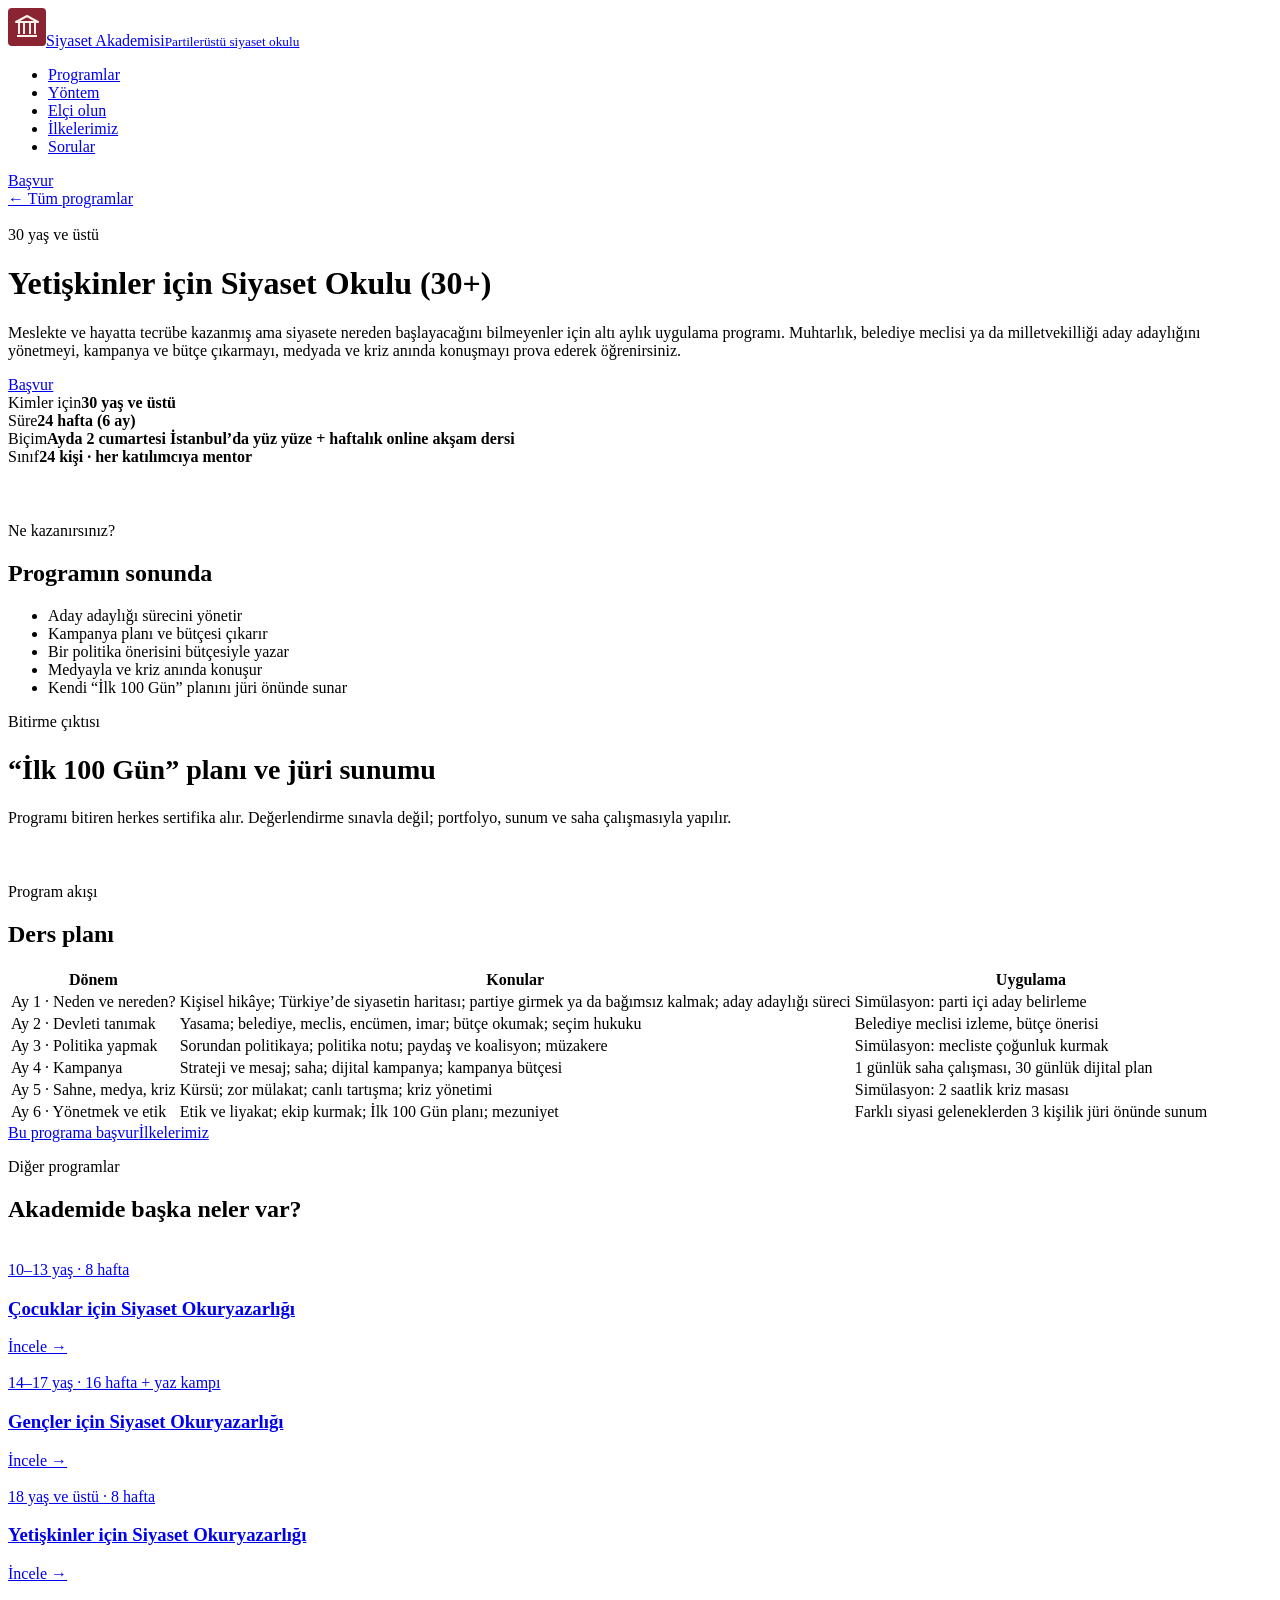
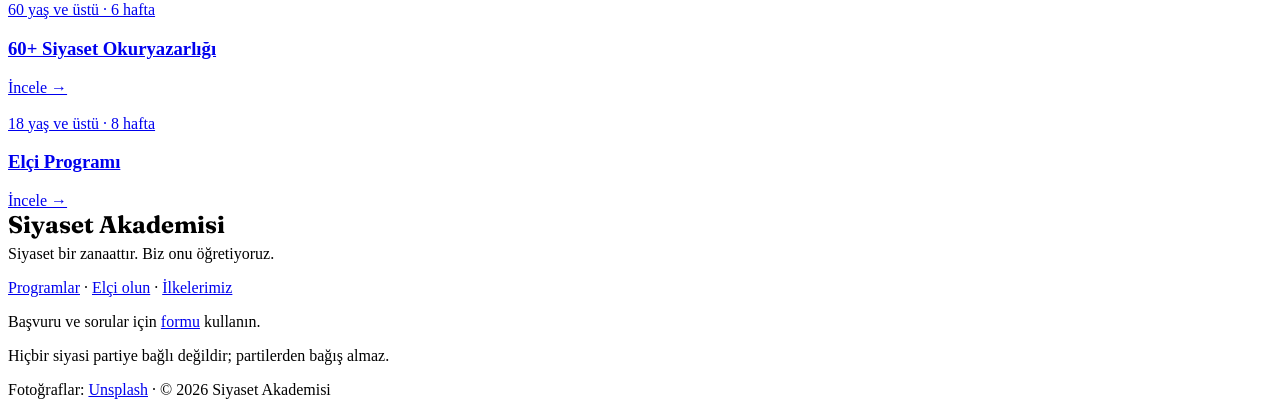
==== index.html @ 8f532717 "Add files via upload" ====
<!DOCTYPE html>
<html lang="tr"><head><meta charset="utf-8"><meta name="viewport" content="width=device-width, initial-scale=1">
<title>Yetişkinler için Siyaset Okulu (30+) — Siyaset Akademisi</title><meta name="description" content="Meslekte ve hayatta tecrübe kazanmış ama siyasete nereden başlayacağını bilmeyenler için altı aylık uygulama programı. Muhtarlık, belediye meclisi ya da mi"><link rel="canonical" href="https://cangulten-romano.github.io/siyaset-akademisi/programlar/siyaset-okulu-30/">
<meta property="og:type" content="website"><meta property="og:site_name" content="Siyaset Akademisi"><meta property="og:title" content="Yetişkinler için Siyaset Okulu (30+) — Siyaset Akademisi"><meta property="og:description" content="Meslekte ve hayatta tecrübe kazanmış ama siyasete nereden başlayacağını bilmeyenler için altı aylık uygulama programı. Muhtarlık, belediye meclisi ya da mi"><meta property="og:url" content="https://cangulten-romano.github.io/siyaset-akademisi/programlar/siyaset-okulu-30/"><meta property="og:image" content="https://images.unsplash.com/photo-1517048676732-d65bc937f952?auto=format&fit=crop&w=1200&q=70"><meta name="twitter:card" content="summary_large_image">
<link rel="preconnect" href="https://fonts.googleapis.com"><link rel="preconnect" href="https://images.unsplash.com">
<link href="https://fonts.googleapis.com/css2?family=Fraunces:opsz,wght@9..144,400;9..144,500;9..144,600&family=Inter:wght@400;500;600;700&display=swap" rel="stylesheet">
<link rel="stylesheet" href="../../assets/site.css">
<script type="application/ld+json">{"@context": "https://schema.org", "@type": "EducationalOrganization", "name": "Siyaset Akademisi", "url": "https://cangulten-romano.github.io/siyaset-akademisi/", "description": "Partilerüstü siyaset okulu ve siyaset okuryazarlığı programları."}</script>
</head><body>
<nav><a class="logo" href="../../index.html"><svg width="38" height="38" viewBox="0 0 38 38" aria-hidden="true"><rect width="38" height="38" rx="4" fill="#8a2432"/><path d="M9 28h20M11 26V15M16 26V15M22 26V15M27 26V15M8 14l11-6 11 6z" stroke="#f7f2e9" stroke-width="2" fill="none" stroke-linejoin="round"/></svg><span>Siyaset Akademisi<small>Partilerüstü siyaset okulu</small></span></a>
<ul><li><a href="../../index.html#programlar">Programlar</a></li><li><a href="../../index.html#yontem">Yöntem</a></li><li><a href="../../index.html#elci">Elçi olun</a></li><li><a href="../../index.html#ilkeler">İlkelerimiz</a></li><li><a href="../../index.html#sss">Sorular</a></li></ul>
<a class="btn" href="../../index.html#basvuru">Başvur</a></nav>
<header class="hero" style="background-image:url('https://images.unsplash.com/photo-1517048676732-d65bc937f952?auto=format&fit=crop&w=2000&q=70')"><div class="wrap">
<a class="crumb" href="../../index.html#programlar">← Tüm programlar</a>
<p class="kicker" style="margin-top:18px">30 yaş ve üstü</p><h1>Yetişkinler için Siyaset Okulu (30+)</h1><p>Meslekte ve hayatta tecrübe kazanmış ama siyasete nereden başlayacağını bilmeyenler için altı aylık uygulama programı. Muhtarlık, belediye meclisi ya da milletvekilliği aday adaylığını yönetmeyi, kampanya ve bütçe çıkarmayı, medyada ve kriz anında konuşmayı prova ederek öğrenirsiniz.</p>
<div class="cta"><a class="btn light" href="../../index.html?tip=program&amp;program=siyaset-okulu-30#basvuru">Başvur</a></div></div></header>
<section class="band" style="padding-top:0"><div class="wrap">
<div class="facts"><div>Kimler için<b>30 yaş ve üstü</b></div><div>Süre<b>24 hafta (6 ay)</b></div><div>Biçim<b>Ayda 2 cumartesi İstanbul’da yüz yüze + haftalık online akşam dersi</b></div><div>Sınıf<b>24 kişi · her katılımcıya mentor</b></div></div>
<div class="split" style="margin-top:56px;align-items:start"><div><p class="kicker">Ne kazanırsınız?</p><h2>Programın sonunda</h2><ul class="ticks"><li>Aday adaylığı sürecini yönetir</li><li>Kampanya planı ve bütçesi çıkarır</li><li>Bir politika önerisini bütçesiyle yazar</li><li>Medyayla ve kriz anında konuşur</li><li>Kendi “İlk 100 Gün” planını jüri önünde sunar</li></ul></div>
<div><p class="kicker">Bitirme çıktısı</p><h2 style="font-size:28px">“İlk 100 Gün” planı ve jüri sunumu</h2><p class="lead">Programı bitiren herkes sertifika alır. Değerlendirme sınavla değil; portfolyo, sunum ve saha çalışmasıyla yapılır.</p></div></div>
<p class="kicker" style="margin-top:56px">Program akışı</p><h2>Ders planı</h2>
<div class="scroll"><table><thead><tr><th>Dönem</th><th>Konular</th><th>Uygulama</th></tr></thead><tbody><tr><td class="u">Ay 1 · Neden ve nereden?</td><td>Kişisel hikâye; Türkiye’de siyasetin haritası; partiye girmek ya da bağımsız kalmak; aday adaylığı süreci</td><td>Simülasyon: parti içi aday belirleme</td></tr><tr><td class="u">Ay 2 · Devleti tanımak</td><td>Yasama; belediye, meclis, encümen, imar; bütçe okumak; seçim hukuku</td><td>Belediye meclisi izleme, bütçe önerisi</td></tr><tr><td class="u">Ay 3 · Politika yapmak</td><td>Sorundan politikaya; politika notu; paydaş ve koalisyon; müzakere</td><td>Simülasyon: mecliste çoğunluk kurmak</td></tr><tr><td class="u">Ay 4 · Kampanya</td><td>Strateji ve mesaj; saha; dijital kampanya; kampanya bütçesi</td><td>1 günlük saha çalışması, 30 günlük dijital plan</td></tr><tr><td class="u">Ay 5 · Sahne, medya, kriz</td><td>Kürsü; zor mülakat; canlı tartışma; kriz yönetimi</td><td>Simülasyon: 2 saatlik kriz masası</td></tr><tr><td class="u">Ay 6 · Yönetmek ve etik</td><td>Etik ve liyakat; ekip kurmak; İlk 100 Gün planı; mezuniyet</td><td>Farklı siyasi geleneklerden 3 kişilik jüri önünde sunum</td></tr></tbody></table></div>
<div class="cta"><a class="btn" href="../../index.html?tip=program&amp;program=siyaset-okulu-30#basvuru">Bu programa başvur</a><a class="btn line" href="../../index.html#ilkeler">İlkelerimiz</a></div>
</div></section>
<section class="band cream"><div class="wrap"><p class="kicker">Diğer programlar</p><h2>Akademide başka neler var?</h2><div class="cards"><a class="card" href="../cocuk/"><img src="https://images.unsplash.com/photo-1577896851231-70ef18881754?auto=format&fit=crop&w=700&q=70" alt="" loading="lazy"><div><span class="m">10–13 yaş · 8 hafta</span><h3>Çocuklar için Siyaset Okuryazarlığı</h3><span class="go">İncele →</span></div></a><a class="card" href="../genc/"><img src="https://images.unsplash.com/photo-1758270704763-22072a90d3b6?auto=format&fit=crop&w=700&q=70" alt="" loading="lazy"><div><span class="m">14–17 yaş · 16 hafta + yaz kampı</span><h3>Gençler için Siyaset Okuryazarlığı</h3><span class="go">İncele →</span></div></a><a class="card" href="../yetiskin/"><img src="https://images.unsplash.com/photo-1523582407565-efee5cf4a353?auto=format&fit=crop&w=700&q=70" alt="" loading="lazy"><div><span class="m">18 yaş ve üstü · 8 hafta</span><h3>Yetişkinler için Siyaset Okuryazarlığı</h3><span class="go">İncele →</span></div></a><a class="card" href="../altmis-arti/"><img src="https://images.unsplash.com/photo-1764173039543-f9f197744e1b?auto=format&fit=crop&w=700&q=70" alt="" loading="lazy"><div><span class="m">60 yaş ve üstü · 6 hafta</span><h3>60+ Siyaset Okuryazarlığı</h3><span class="go">İncele →</span></div></a><a class="card" href="../elci-programi/"><img src="https://images.unsplash.com/photo-1530099486328-e021101a494a?auto=format&fit=crop&w=700&q=70" alt="" loading="lazy"><div><span class="m">18 yaş ve üstü · 8 hafta</span><h3>Elçi Programı</h3><span class="go">İncele →</span></div></a></div></div></section>
<footer class="band"><div class="wrap">
<div><b style="font-family:Fraunces,serif;font-size:24px">Siyaset Akademisi</b><p style="margin-top:6px">Siyaset bir zanaattır. Biz onu öğretiyoruz.</p></div>
<div><p><a href="../../index.html#programlar">Programlar</a> · <a href="../../index.html#elci">Elçi olun</a> · <a href="../../index.html#ilkeler">İlkelerimiz</a></p><p>Başvuru ve sorular için <a href="../../index.html#basvuru">formu</a> kullanın.</p></div>
<div><p>Hiçbir siyasi partiye bağlı değildir; partilerden bağış almaz.</p><p>Fotoğraflar: <a href="https://unsplash.com" rel="noopener">Unsplash</a> · © 2026 Siyaset Akademisi</p></div>
</div></footer>

</body></html>
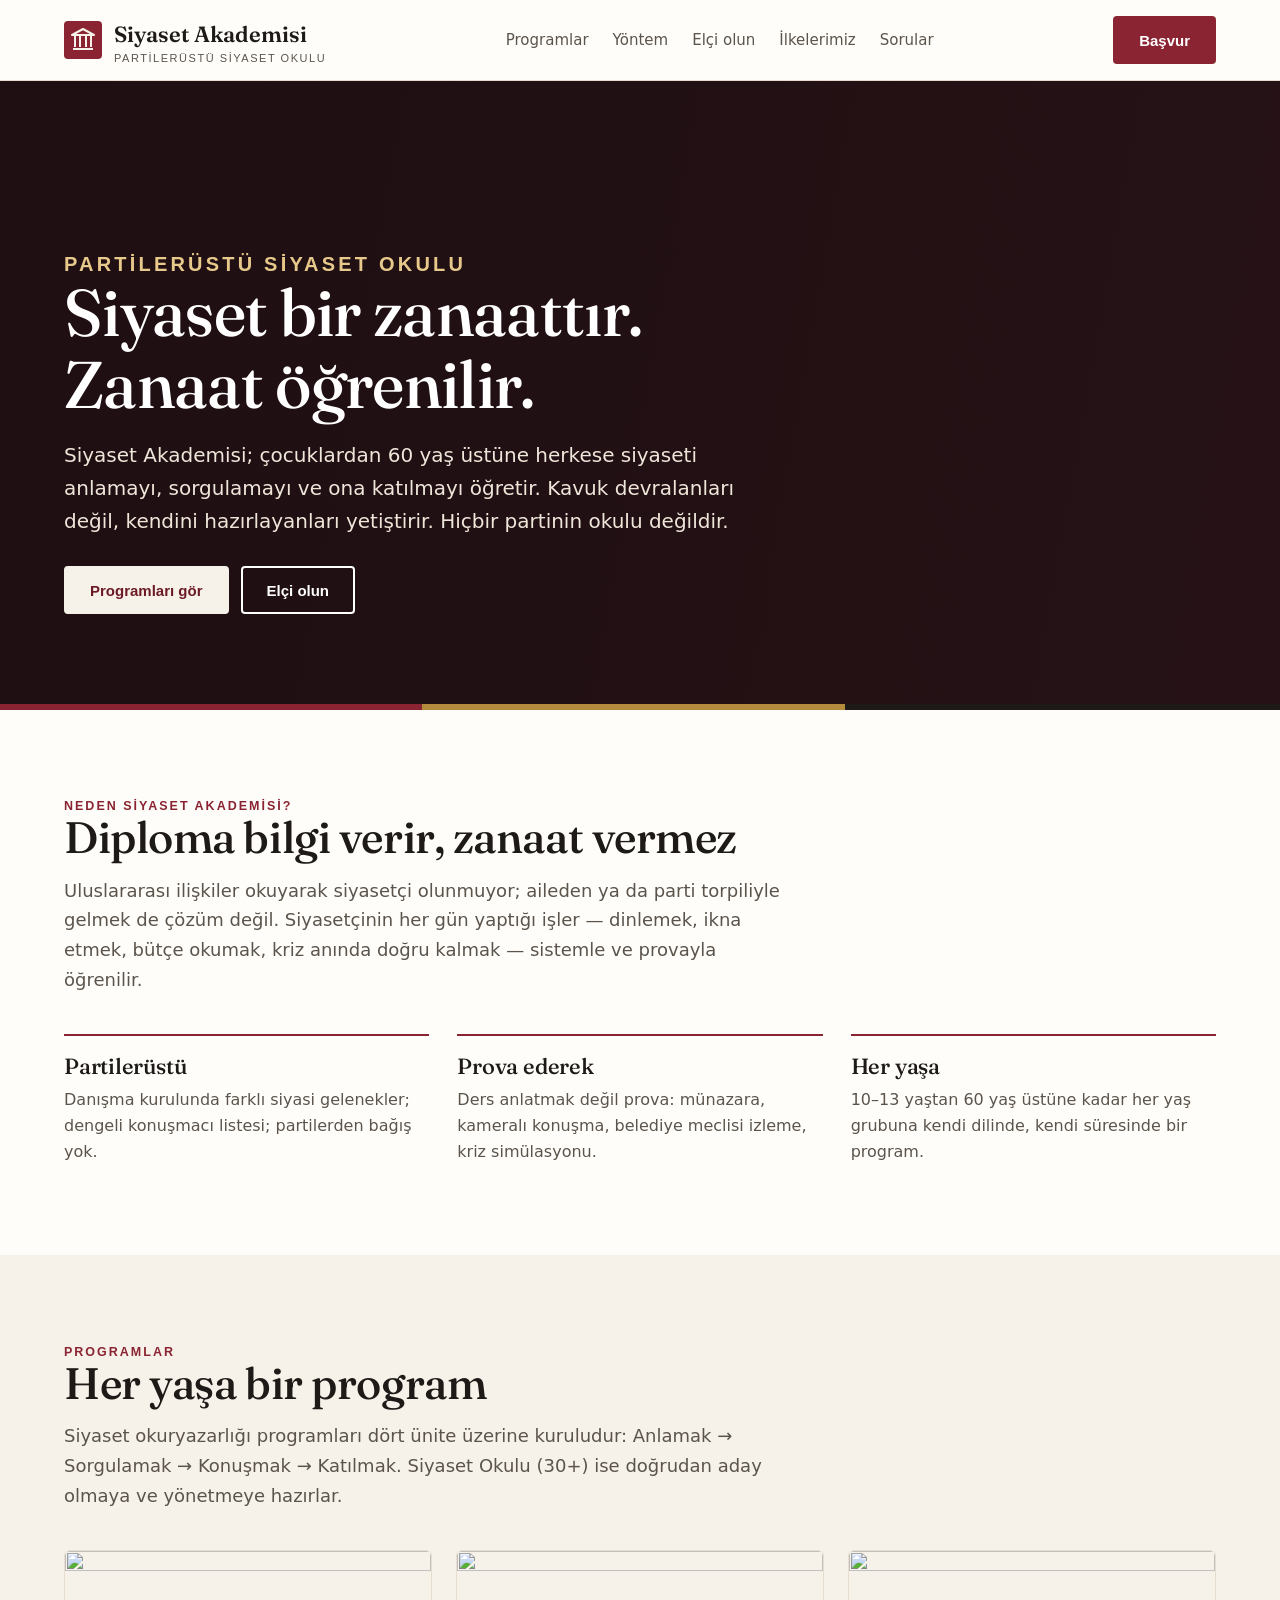
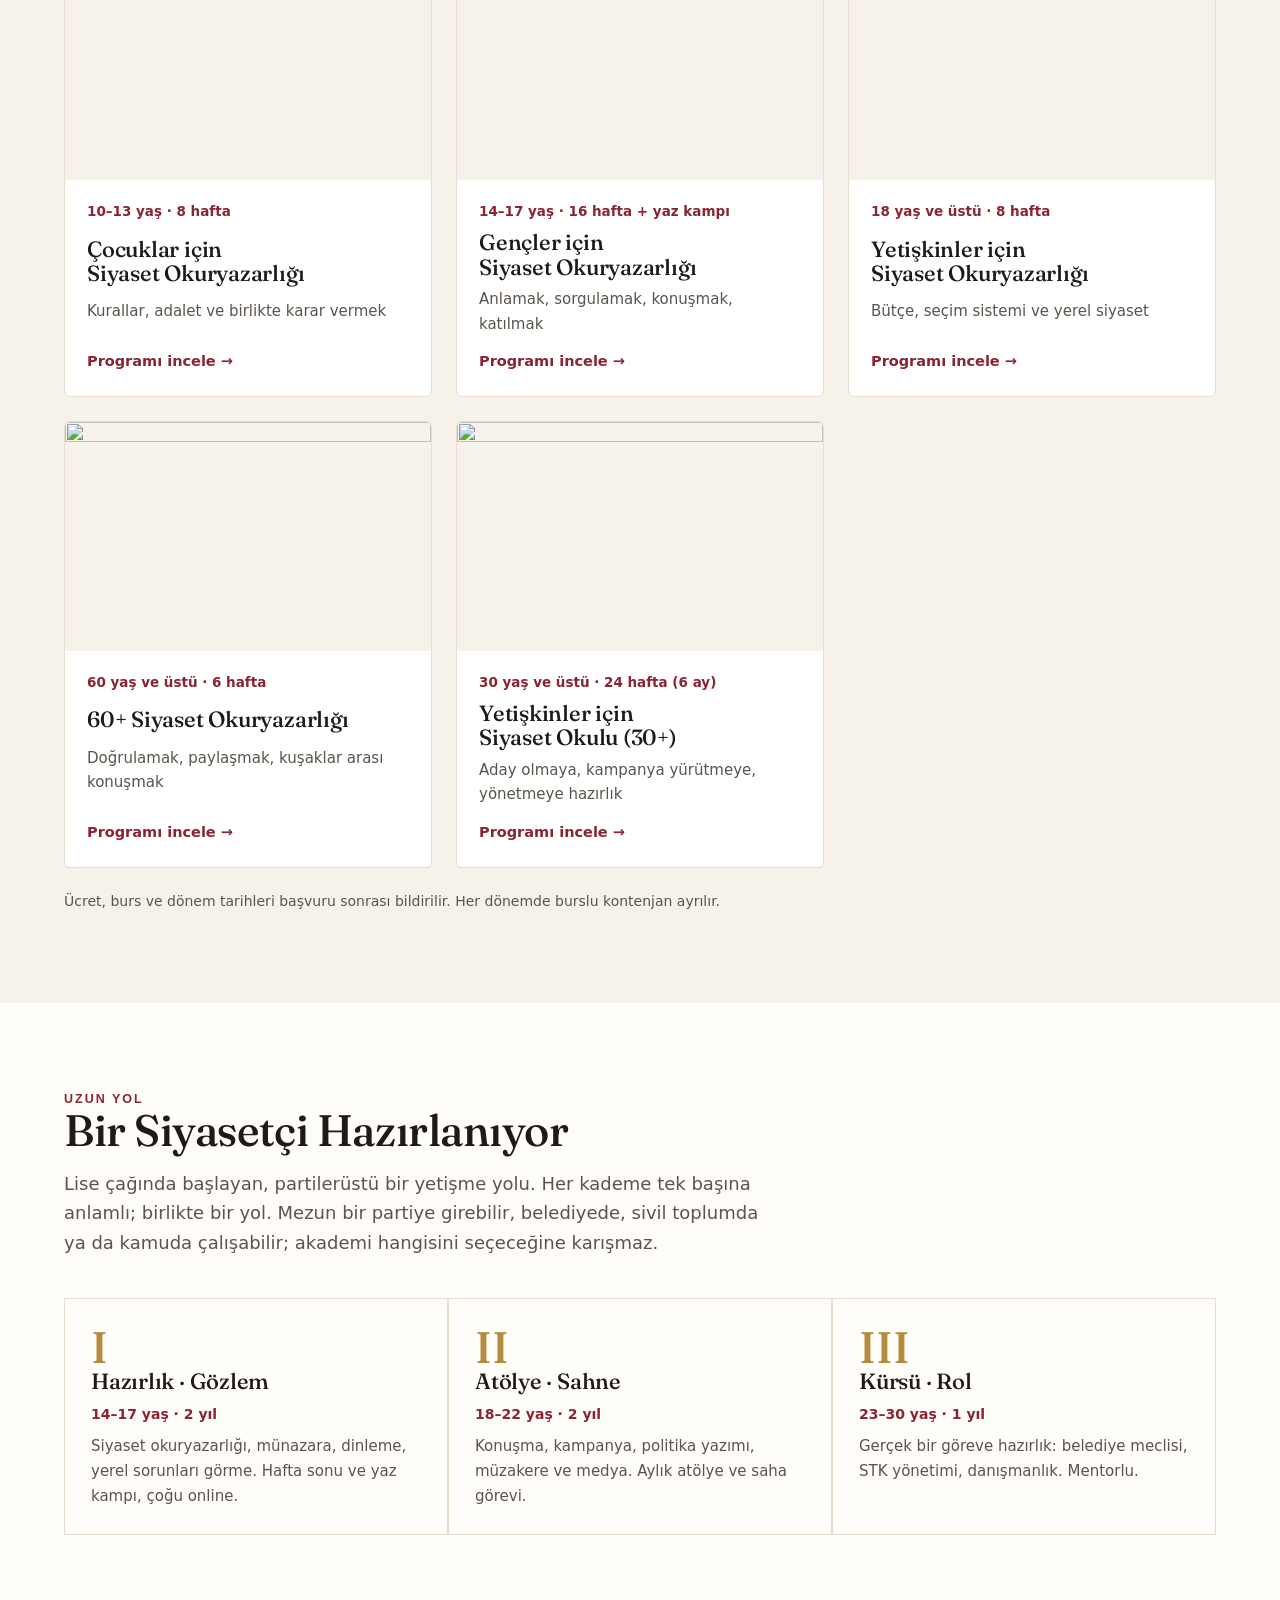
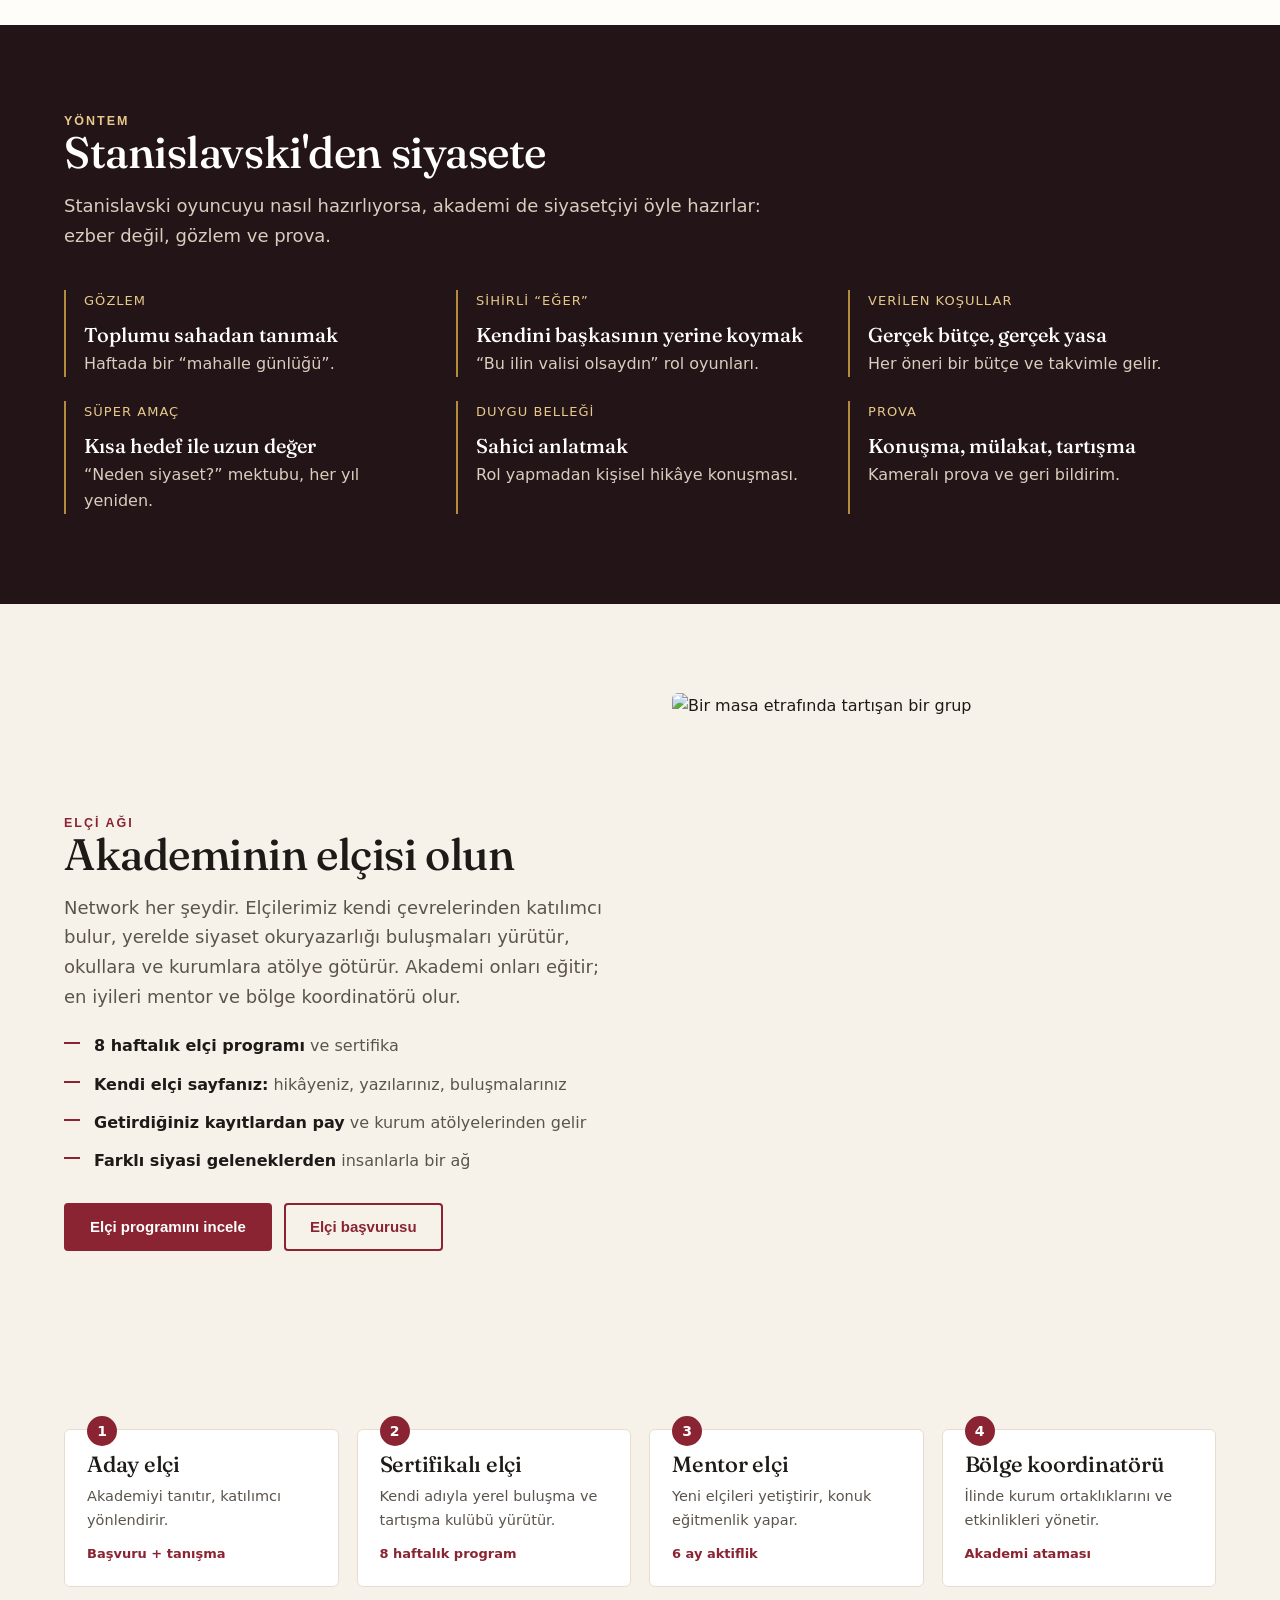
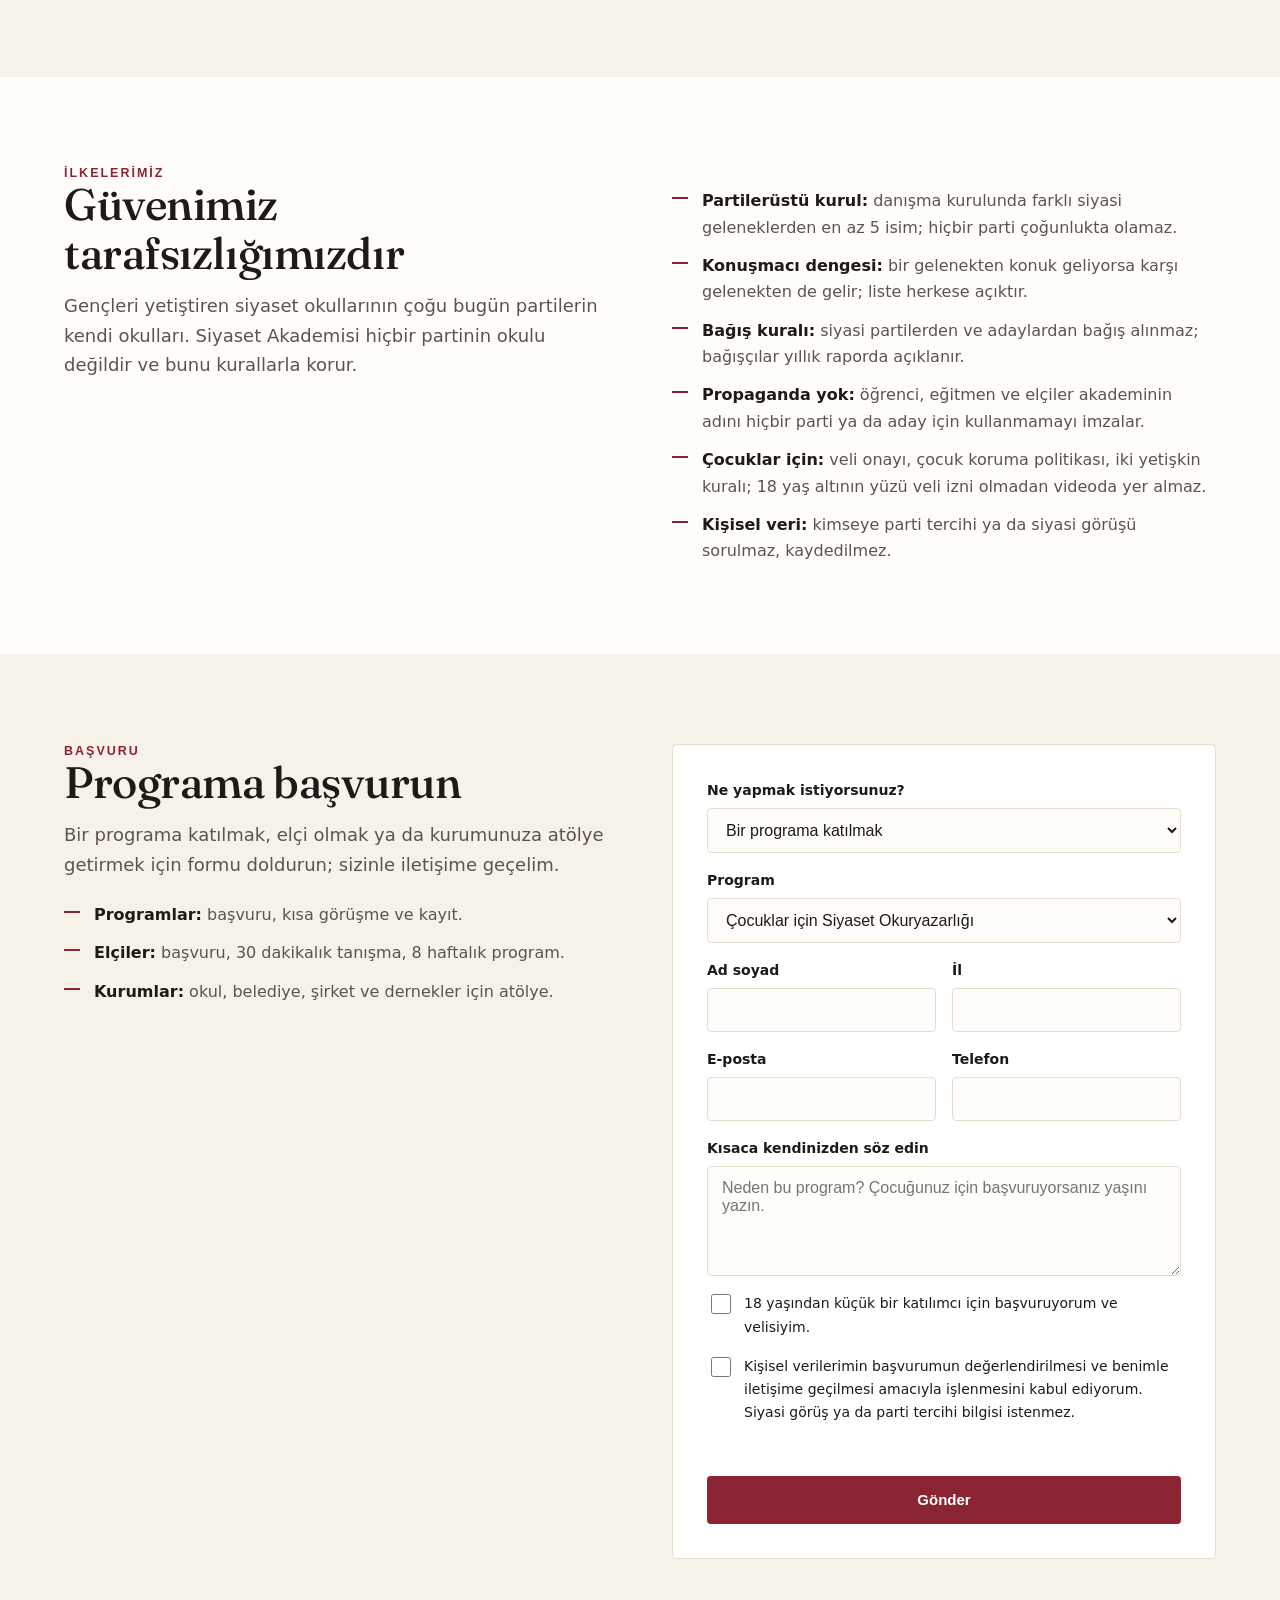
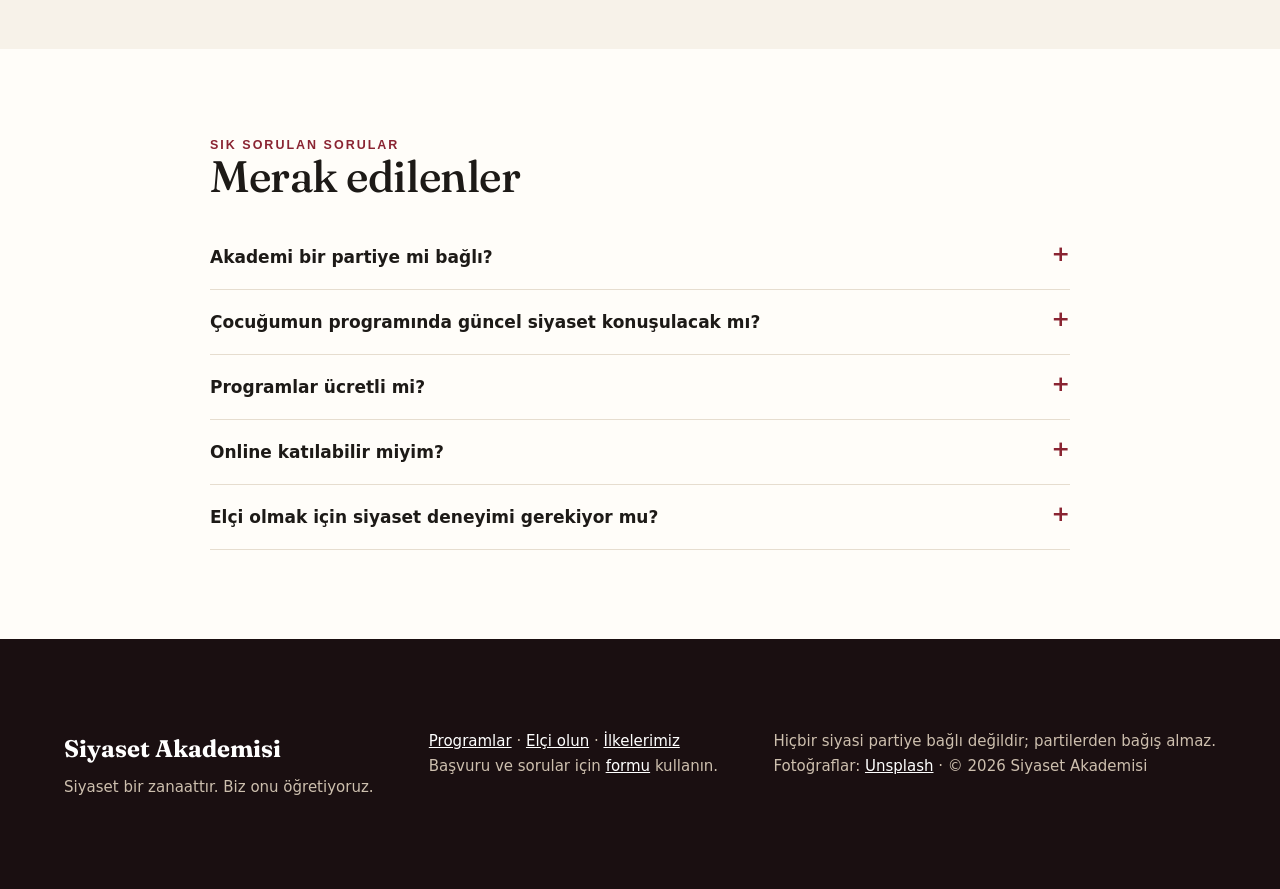
==== commit ee75ceb3: "Add files via upload" ====
--- a/index.html
+++ b/index.html
@@ -1,32 +1,161 @@
 <!DOCTYPE html>
 <html lang="tr"><head><meta charset="utf-8"><meta name="viewport" content="width=device-width, initial-scale=1">
-<title>Yetişkinler için Siyaset Okulu (30+) — Siyaset Akademisi</title><meta name="description" content="Meslekte ve hayatta tecrübe kazanmış ama siyasete nereden başlayacağını bilmeyenler için altı aylık uygulama programı. Muhtarlık, belediye meclisi ya da mi"><link rel="canonical" href="https://cangulten-romano.github.io/siyaset-akademisi/programlar/siyaset-okulu-30/">
-<meta property="og:type" content="website"><meta property="og:site_name" content="Siyaset Akademisi"><meta property="og:title" content="Yetişkinler için Siyaset Okulu (30+) — Siyaset Akademisi"><meta property="og:description" content="Meslekte ve hayatta tecrübe kazanmış ama siyasete nereden başlayacağını bilmeyenler için altı aylık uygulama programı. Muhtarlık, belediye meclisi ya da mi"><meta property="og:url" content="https://cangulten-romano.github.io/siyaset-akademisi/programlar/siyaset-okulu-30/"><meta property="og:image" content="https://images.unsplash.com/photo-1517048676732-d65bc937f952?auto=format&fit=crop&w=1200&q=70"><meta name="twitter:card" content="summary_large_image">
+<title>Siyaset Akademisi — Partilerüstü siyaset okulu</title><meta name="description" content="Çocuklardan 60 yaş üstüne siyaset okuryazarlığı programları, 30+ siyaset okulu ve elçi ağı. Hiçbir partinin okulu değil."><link rel="canonical" href="https://cangulten-romano.github.io/siyaset-akademisi/">
+<meta property="og:type" content="website"><meta property="og:site_name" content="Siyaset Akademisi"><meta property="og:title" content="Siyaset Akademisi — Partilerüstü siyaset okulu"><meta property="og:description" content="Çocuklardan 60 yaş üstüne siyaset okuryazarlığı programları, 30+ siyaset okulu ve elçi ağı. Hiçbir partinin okulu değil."><meta property="og:url" content="https://cangulten-romano.github.io/siyaset-akademisi/"><meta property="og:image" content="https://images.unsplash.com/photo-1749671232817-1f224147f0c9?auto=format&fit=crop&w=1200&q=70"><meta name="twitter:card" content="summary_large_image">
 <link rel="preconnect" href="https://fonts.googleapis.com"><link rel="preconnect" href="https://images.unsplash.com">
 <link href="https://fonts.googleapis.com/css2?family=Fraunces:opsz,wght@9..144,400;9..144,500;9..144,600&family=Inter:wght@400;500;600;700&display=swap" rel="stylesheet">
-<link rel="stylesheet" href="../../assets/site.css">
+<link rel="stylesheet" href="site.css">
 <script type="application/ld+json">{"@context": "https://schema.org", "@type": "EducationalOrganization", "name": "Siyaset Akademisi", "url": "https://cangulten-romano.github.io/siyaset-akademisi/", "description": "Partilerüstü siyaset okulu ve siyaset okuryazarlığı programları."}</script>
 </head><body>
-<nav><a class="logo" href="../../index.html"><svg width="38" height="38" viewBox="0 0 38 38" aria-hidden="true"><rect width="38" height="38" rx="4" fill="#8a2432"/><path d="M9 28h20M11 26V15M16 26V15M22 26V15M27 26V15M8 14l11-6 11 6z" stroke="#f7f2e9" stroke-width="2" fill="none" stroke-linejoin="round"/></svg><span>Siyaset Akademisi<small>Partilerüstü siyaset okulu</small></span></a>
-<ul><li><a href="../../index.html#programlar">Programlar</a></li><li><a href="../../index.html#yontem">Yöntem</a></li><li><a href="../../index.html#elci">Elçi olun</a></li><li><a href="../../index.html#ilkeler">İlkelerimiz</a></li><li><a href="../../index.html#sss">Sorular</a></li></ul>
-<a class="btn" href="../../index.html#basvuru">Başvur</a></nav>
-<header class="hero" style="background-image:url('https://images.unsplash.com/photo-1517048676732-d65bc937f952?auto=format&fit=crop&w=2000&q=70')"><div class="wrap">
-<a class="crumb" href="../../index.html#programlar">← Tüm programlar</a>
-<p class="kicker" style="margin-top:18px">30 yaş ve üstü</p><h1>Yetişkinler için Siyaset Okulu (30+)</h1><p>Meslekte ve hayatta tecrübe kazanmış ama siyasete nereden başlayacağını bilmeyenler için altı aylık uygulama programı. Muhtarlık, belediye meclisi ya da milletvekilliği aday adaylığını yönetmeyi, kampanya ve bütçe çıkarmayı, medyada ve kriz anında konuşmayı prova ederek öğrenirsiniz.</p>
-<div class="cta"><a class="btn light" href="../../index.html?tip=program&amp;program=siyaset-okulu-30#basvuru">Başvur</a></div></div></header>
-<section class="band" style="padding-top:0"><div class="wrap">
-<div class="facts"><div>Kimler için<b>30 yaş ve üstü</b></div><div>Süre<b>24 hafta (6 ay)</b></div><div>Biçim<b>Ayda 2 cumartesi İstanbul’da yüz yüze + haftalık online akşam dersi</b></div><div>Sınıf<b>24 kişi · her katılımcıya mentor</b></div></div>
-<div class="split" style="margin-top:56px;align-items:start"><div><p class="kicker">Ne kazanırsınız?</p><h2>Programın sonunda</h2><ul class="ticks"><li>Aday adaylığı sürecini yönetir</li><li>Kampanya planı ve bütçesi çıkarır</li><li>Bir politika önerisini bütçesiyle yazar</li><li>Medyayla ve kriz anında konuşur</li><li>Kendi “İlk 100 Gün” planını jüri önünde sunar</li></ul></div>
-<div><p class="kicker">Bitirme çıktısı</p><h2 style="font-size:28px">“İlk 100 Gün” planı ve jüri sunumu</h2><p class="lead">Programı bitiren herkes sertifika alır. Değerlendirme sınavla değil; portfolyo, sunum ve saha çalışmasıyla yapılır.</p></div></div>
-<p class="kicker" style="margin-top:56px">Program akışı</p><h2>Ders planı</h2>
-<div class="scroll"><table><thead><tr><th>Dönem</th><th>Konular</th><th>Uygulama</th></tr></thead><tbody><tr><td class="u">Ay 1 · Neden ve nereden?</td><td>Kişisel hikâye; Türkiye’de siyasetin haritası; partiye girmek ya da bağımsız kalmak; aday adaylığı süreci</td><td>Simülasyon: parti içi aday belirleme</td></tr><tr><td class="u">Ay 2 · Devleti tanımak</td><td>Yasama; belediye, meclis, encümen, imar; bütçe okumak; seçim hukuku</td><td>Belediye meclisi izleme, bütçe önerisi</td></tr><tr><td class="u">Ay 3 · Politika yapmak</td><td>Sorundan politikaya; politika notu; paydaş ve koalisyon; müzakere</td><td>Simülasyon: mecliste çoğunluk kurmak</td></tr><tr><td class="u">Ay 4 · Kampanya</td><td>Strateji ve mesaj; saha; dijital kampanya; kampanya bütçesi</td><td>1 günlük saha çalışması, 30 günlük dijital plan</td></tr><tr><td class="u">Ay 5 · Sahne, medya, kriz</td><td>Kürsü; zor mülakat; canlı tartışma; kriz yönetimi</td><td>Simülasyon: 2 saatlik kriz masası</td></tr><tr><td class="u">Ay 6 · Yönetmek ve etik</td><td>Etik ve liyakat; ekip kurmak; İlk 100 Gün planı; mezuniyet</td><td>Farklı siyasi geleneklerden 3 kişilik jüri önünde sunum</td></tr></tbody></table></div>
-<div class="cta"><a class="btn" href="../../index.html?tip=program&amp;program=siyaset-okulu-30#basvuru">Bu programa başvur</a><a class="btn line" href="../../index.html#ilkeler">İlkelerimiz</a></div>
+<nav><a class="logo" href="index.html"><svg width="38" height="38" viewBox="0 0 38 38" aria-hidden="true"><rect width="38" height="38" rx="4" fill="#8a2432"/><path d="M9 28h20M11 26V15M16 26V15M22 26V15M27 26V15M8 14l11-6 11 6z" stroke="#f7f2e9" stroke-width="2" fill="none" stroke-linejoin="round"/></svg><span>Siyaset Akademisi<small>Partilerüstü siyaset okulu</small></span></a>
+<ul><li><a href="index.html#programlar">Programlar</a></li><li><a href="index.html#yontem">Yöntem</a></li><li><a href="index.html#elci">Elçi olun</a></li><li><a href="index.html#ilkeler">İlkelerimiz</a></li><li><a href="index.html#sss">Sorular</a></li></ul>
+<a class="btn" href="index.html#basvuru">Başvur</a></nav>
+
+<header class="hero" style="background-image:url('https://images.unsplash.com/photo-1749671232817-1f224147f0c9?auto=format&fit=crop&w=2000&q=70')"><div class="wrap">
+<p class="kicker">Partilerüstü siyaset okulu</p>
+<h1>Siyaset bir zanaattır.<br>Zanaat öğrenilir.</h1>
+<p>Siyaset Akademisi; çocuklardan 60 yaş üstüne herkese siyaseti anlamayı, sorgulamayı ve ona katılmayı öğretir. Kavuk devralanları değil, kendini hazırlayanları yetiştirir. Hiçbir partinin okulu değildir.</p>
+<div class="cta"><a class="btn light" href="#programlar">Programları gör</a><a class="btn lightline" href="#elci">Elçi olun</a></div>
+</div></header>
+<div class="rule" aria-hidden="true"></div>
+
+<section class="band"><div class="wrap">
+<p class="kicker">Neden Siyaset Akademisi?</p>
+<h2>Diploma bilgi verir, zanaat vermez</h2>
+<p class="lead">Uluslararası ilişkiler okuyarak siyasetçi olunmuyor; aileden ya da parti torpiliyle gelmek de çözüm değil. Siyasetçinin her gün yaptığı işler — dinlemek, ikna etmek, bütçe okumak, kriz anında doğru kalmak — sistemle ve provayla öğrenilir.</p>
+<div class="three">
+<article><h3>Partilerüstü</h3><p>Danışma kurulunda farklı siyasi gelenekler; dengeli konuşmacı listesi; partilerden bağış yok.</p></article>
+<article><h3>Prova ederek</h3><p>Ders anlatmak değil prova: münazara, kameralı konuşma, belediye meclisi izleme, kriz simülasyonu.</p></article>
+<article><h3>Her yaşa</h3><p>10–13 yaştan 60 yaş üstüne kadar her yaş grubuna kendi dilinde, kendi süresinde bir program.</p></article>
+</div></div></section>
+
+<section id="programlar" class="band cream"><div class="wrap">
+<p class="kicker">Programlar</p>
+<h2>Her yaşa bir program</h2>
+<p class="lead">Siyaset okuryazarlığı programları dört ünite üzerine kuruludur: Anlamak → Sorgulamak → Konuşmak → Katılmak. Siyaset Okulu (30+) ise doğrudan aday olmaya ve yönetmeye hazırlar.</p>
+<div class="cards"><a class="card" href="program-cocuk.html"><img src="https://images.unsplash.com/photo-1577896851231-70ef18881754?auto=format&fit=crop&w=800&q=70" alt="" loading="lazy"><div><span class="m">10–13 yaş · 8 hafta</span><h3>Çocuklar için Siyaset Okuryazarlığı</h3><p>Kurallar, adalet ve birlikte karar vermek</p><span class="go">Programı incele →</span></div></a><a class="card" href="program-genc.html"><img src="https://images.unsplash.com/photo-1758270704763-22072a90d3b6?auto=format&fit=crop&w=800&q=70" alt="" loading="lazy"><div><span class="m">14–17 yaş · 16 hafta + yaz kampı</span><h3>Gençler için Siyaset Okuryazarlığı</h3><p>Anlamak, sorgulamak, konuşmak, katılmak</p><span class="go">Programı incele →</span></div></a><a class="card" href="program-yetiskin.html"><img src="https://images.unsplash.com/photo-1523582407565-efee5cf4a353?auto=format&fit=crop&w=800&q=70" alt="" loading="lazy"><div><span class="m">18 yaş ve üstü · 8 hafta</span><h3>Yetişkinler için Siyaset Okuryazarlığı</h3><p>Bütçe, seçim sistemi ve yerel siyaset</p><span class="go">Programı incele →</span></div></a><a class="card" href="program-altmis-arti.html"><img src="https://images.unsplash.com/photo-1764173039543-f9f197744e1b?auto=format&fit=crop&w=800&q=70" alt="" loading="lazy"><div><span class="m">60 yaş ve üstü · 6 hafta</span><h3>60+ Siyaset Okuryazarlığı</h3><p>Doğrulamak, paylaşmak, kuşaklar arası konuşmak</p><span class="go">Programı incele →</span></div></a><a class="card" href="program-siyaset-okulu-30.html"><img src="https://images.unsplash.com/photo-1517048676732-d65bc937f952?auto=format&fit=crop&w=800&q=70" alt="" loading="lazy"><div><span class="m">30 yaş ve üstü · 24 hafta (6 ay)</span><h3>Yetişkinler için Siyaset Okulu (30+)</h3><p>Aday olmaya, kampanya yürütmeye, yönetmeye hazırlık</p><span class="go">Programı incele →</span></div></a></div>
+<p style="margin-top:22px;color:var(--soft);font-size:14px">Ücret, burs ve dönem tarihleri başvuru sonrası bildirilir. Her dönemde burslu kontenjan ayrılır.</p>
 </div></section>
-<section class="band cream"><div class="wrap"><p class="kicker">Diğer programlar</p><h2>Akademide başka neler var?</h2><div class="cards"><a class="card" href="../cocuk/"><img src="https://images.unsplash.com/photo-1577896851231-70ef18881754?auto=format&fit=crop&w=700&q=70" alt="" loading="lazy"><div><span class="m">10–13 yaş · 8 hafta</span><h3>Çocuklar için Siyaset Okuryazarlığı</h3><span class="go">İncele →</span></div></a><a class="card" href="../genc/"><img src="https://images.unsplash.com/photo-1758270704763-22072a90d3b6?auto=format&fit=crop&w=700&q=70" alt="" loading="lazy"><div><span class="m">14–17 yaş · 16 hafta + yaz kampı</span><h3>Gençler için Siyaset Okuryazarlığı</h3><span class="go">İncele →</span></div></a><a class="card" href="../yetiskin/"><img src="https://images.unsplash.com/photo-1523582407565-efee5cf4a353?auto=format&fit=crop&w=700&q=70" alt="" loading="lazy"><div><span class="m">18 yaş ve üstü · 8 hafta</span><h3>Yetişkinler için Siyaset Okuryazarlığı</h3><span class="go">İncele →</span></div></a><a class="card" href="../altmis-arti/"><img src="https://images.unsplash.com/photo-1764173039543-f9f197744e1b?auto=format&fit=crop&w=700&q=70" alt="" loading="lazy"><div><span class="m">60 yaş ve üstü · 6 hafta</span><h3>60+ Siyaset Okuryazarlığı</h3><span class="go">İncele →</span></div></a><a class="card" href="../elci-programi/"><img src="https://images.unsplash.com/photo-1530099486328-e021101a494a?auto=format&fit=crop&w=700&q=70" alt="" loading="lazy"><div><span class="m">18 yaş ve üstü · 8 hafta</span><h3>Elçi Programı</h3><span class="go">İncele →</span></div></a></div></div></section>
+
+<section class="band"><div class="wrap">
+<p class="kicker">Uzun yol</p>
+<h2>Bir Siyasetçi Hazırlanıyor</h2>
+<p class="lead">Lise çağında başlayan, partilerüstü bir yetişme yolu. Her kademe tek başına anlamlı; birlikte bir yol. Mezun bir partiye girebilir, belediyede, sivil toplumda ya da kamuda çalışabilir; akademi hangisini seçeceğine karışmaz.</p>
+<div class="steps">
+<article><div class="n">I</div><h3>Hazırlık · Gözlem</h3><div class="age">14–17 yaş · 2 yıl</div><p>Siyaset okuryazarlığı, münazara, dinleme, yerel sorunları görme. Hafta sonu ve yaz kampı, çoğu online.</p></article>
+<article><div class="n">II</div><h3>Atölye · Sahne</h3><div class="age">18–22 yaş · 2 yıl</div><p>Konuşma, kampanya, politika yazımı, müzakere ve medya. Aylık atölye ve saha görevi.</p></article>
+<article><div class="n">III</div><h3>Kürsü · Rol</h3><div class="age">23–30 yaş · 1 yıl</div><p>Gerçek bir göreve hazırlık: belediye meclisi, STK yönetimi, danışmanlık. Mentorlu.</p></article>
+</div></div></section>
+
+<section id="yontem" class="band dark"><div class="wrap">
+<p class="kicker">Yöntem</p>
+<h2 style="color:#fff">Stanislavski'den siyasete</h2>
+<p class="lead">Stanislavski oyuncuyu nasıl hazırlıyorsa, akademi de siyasetçiyi öyle hazırlar: ezber değil, gözlem ve prova.</p>
+<div class="method">
+<div><span>Gözlem</span><b>Toplumu sahadan tanımak</b><p>Haftada bir “mahalle günlüğü”.</p></div>
+<div><span>Sihirli “eğer”</span><b>Kendini başkasının yerine koymak</b><p>“Bu ilin valisi olsaydın” rol oyunları.</p></div>
+<div><span>Verilen koşullar</span><b>Gerçek bütçe, gerçek yasa</b><p>Her öneri bir bütçe ve takvimle gelir.</p></div>
+<div><span>Süper amaç</span><b>Kısa hedef ile uzun değer</b><p>“Neden siyaset?” mektubu, her yıl yeniden.</p></div>
+<div><span>Duygu belleği</span><b>Sahici anlatmak</b><p>Rol yapmadan kişisel hikâye konuşması.</p></div>
+<div><span>Prova</span><b>Konuşma, mülakat, tartışma</b><p>Kameralı prova ve geri bildirim.</p></div>
+</div></div></section>
+
+<section id="elci" class="band cream"><div class="wrap split">
+<div>
+<p class="kicker">Elçi ağı</p>
+<h2>Akademinin elçisi olun</h2>
+<p class="lead">Network her şeydir. Elçilerimiz kendi çevrelerinden katılımcı bulur, yerelde siyaset okuryazarlığı buluşmaları yürütür, okullara ve kurumlara atölye götürür. Akademi onları eğitir; en iyileri mentor ve bölge koordinatörü olur.</p>
+<ul class="ticks">
+<li><b>8 haftalık elçi programı</b> ve sertifika</li>
+<li><b>Kendi elçi sayfanız:</b> hikâyeniz, yazılarınız, buluşmalarınız</li>
+<li><b>Getirdiğiniz kayıtlardan pay</b> ve kurum atölyelerinden gelir</li>
+<li><b>Farklı siyasi geleneklerden</b> insanlarla bir ağ</li>
+</ul>
+<div class="cta"><a class="btn" href="program-elci-programi.html">Elçi programını incele</a><a class="btn line" href="#basvuru" data-tip="elci">Elçi başvurusu</a></div>
+</div>
+<div class="photo"><img src="https://images.unsplash.com/photo-1530099486328-e021101a494a?auto=format&fit=crop&w=1000&q=70" alt="Bir masa etrafında tartışan bir grup" loading="lazy"></div>
+</div>
+<div class="wrap ladder" style="margin-top:56px">
+<article><span class="n">1</span><h3>Aday elçi</h3><p>Akademiyi tanıtır, katılımcı yönlendirir.</p><div class="k">Başvuru + tanışma</div></article>
+<article><span class="n">2</span><h3>Sertifikalı elçi</h3><p>Kendi adıyla yerel buluşma ve tartışma kulübü yürütür.</p><div class="k">8 haftalık program</div></article>
+<article><span class="n">3</span><h3>Mentor elçi</h3><p>Yeni elçileri yetiştirir, konuk eğitmenlik yapar.</p><div class="k">6 ay aktiflik</div></article>
+<article><span class="n">4</span><h3>Bölge koordinatörü</h3><p>İlinde kurum ortaklıklarını ve etkinlikleri yönetir.</p><div class="k">Akademi ataması</div></article>
+</div></section>
+
+<section id="ilkeler" class="band"><div class="wrap split" style="align-items:start">
+<div><p class="kicker">İlkelerimiz</p><h2>Güvenimiz tarafsızlığımızdır</h2><p class="lead">Gençleri yetiştiren siyaset okullarının çoğu bugün partilerin kendi okulları. Siyaset Akademisi hiçbir partinin okulu değildir ve bunu kurallarla korur.</p></div>
+<ul class="ticks">
+<li><b>Partilerüstü kurul:</b> danışma kurulunda farklı siyasi geleneklerden en az 5 isim; hiçbir parti çoğunlukta olamaz.</li>
+<li><b>Konuşmacı dengesi:</b> bir gelenekten konuk geliyorsa karşı gelenekten de gelir; liste herkese açıktır.</li>
+<li><b>Bağış kuralı:</b> siyasi partilerden ve adaylardan bağış alınmaz; bağışçılar yıllık raporda açıklanır.</li>
+<li><b>Propaganda yok:</b> öğrenci, eğitmen ve elçiler akademinin adını hiçbir parti ya da aday için kullanmamayı imzalar.</li>
+<li><b>Çocuklar için:</b> veli onayı, çocuk koruma politikası, iki yetişkin kuralı; 18 yaş altının yüzü veli izni olmadan videoda yer almaz.</li>
+<li><b>Kişisel veri:</b> kimseye parti tercihi ya da siyasi görüşü sorulmaz, kaydedilmez.</li>
+</ul></div></section>
+
+<section id="basvuru" class="band cream"><div class="wrap split" style="align-items:start">
+<div><p class="kicker">Başvuru</p><h2 id="fh">Bize yazın</h2>
+<p class="lead" id="fl">Bir programa katılmak, elçi olmak ya da kurumunuza atölye getirmek için formu doldurun; sizinle iletişime geçelim.</p>
+<ul class="ticks"><li><b>Programlar:</b> başvuru, kısa görüşme ve kayıt.</li><li><b>Elçiler:</b> başvuru, 30 dakikalık tanışma, 8 haftalık program.</li><li><b>Kurumlar:</b> okul, belediye, şirket ve dernekler için atölye.</li></ul></div>
+<div>
+<form id="f" action="https://formspree.io/f/mrpqpazq" method="POST" novalidate>
+<input type="hidden" name="_subject" id="subj" value="Siyaset Akademisi – program başvurusu">
+<label for="tip">Ne yapmak istiyorsunuz?<select id="tip" name="tip"><option value="program">Bir programa katılmak</option><option value="elci">Elçi olmak</option><option value="kurum">Kurumuma atölye getirmek</option></select></label>
+<label for="program" id="program-l">Program<select id="program" name="program"><option value="cocuk">Çocuklar için Siyaset Okuryazarlığı</option><option value="genc">Gençler için Siyaset Okuryazarlığı</option><option value="yetiskin">Yetişkinler için Siyaset Okuryazarlığı</option><option value="altmis-arti">60+ Siyaset Okuryazarlığı</option><option value="siyaset-okulu-30">Yetişkinler için Siyaset Okulu (30+)</option><option value="elci-programi">Elçi Programı</option></select></label>
+<div class="row"><label for="ad">Ad soyad<input id="ad" name="ad" autocomplete="name" required></label><label for="il">İl<input id="il" name="il" required></label></div>
+<div class="row"><label for="eposta">E-posta<input id="eposta" name="email" type="email" autocomplete="email" required></label><label for="tel">Telefon<input id="tel" name="tel" type="tel" autocomplete="tel" required></label></div>
+<label for="kurum" id="kurum-l" hidden>Kurumun adı<input id="kurum" name="kurum"></label>
+<label for="mesaj"><span id="mesaj-t">Kısaca kendinizden söz edin</span><textarea id="mesaj" name="mesaj" placeholder="Neden bu program? Çocuğunuz için başvuruyorsanız yaşını yazın."></textarea></label>
+<label class="chk" for="veli" id="veli-l" hidden><input id="veli" name="veli_onayi" value="evet" type="checkbox"><span>18 yaşından küçük bir katılımcı için başvuruyorum ve velisiyim.</span></label>
+<label class="chk" for="kvkk"><input id="kvkk" name="kvkk_onay" value="evet" type="checkbox" required><span>Kişisel verilerimin başvurumun değerlendirilmesi ve benimle iletişime geçilmesi amacıyla işlenmesini kabul ediyorum. Siyasi görüş ya da parti tercihi bilgisi istenmez.</span></label>
+<p class="err" id="err" role="alert"></p>
+<button class="btn" type="submit" id="gonder">Gönder</button>
+</form>
+<div class="ok" id="ok" role="status"><h3>Teşekkürler, başvurunuz bize ulaştı</h3><p style="margin-top:8px;color:var(--soft)" id="okmsg"></p></div>
+</div></div></section>
+
+<section id="sss" class="band"><div class="wrap" style="max-width:860px">
+<p class="kicker">Sık sorulan sorular</p><h2>Merak edilenler</h2>
+<div style="margin-top:24px">
+<details><summary>Akademi bir partiye mi bağlı?</summary><p>Hayır. Siyaset Akademisi partilerüstüdür; siyasi partilerden ve adaylardan bağış almaz, kimseyi bir partiye yönlendirmez. Danışma kurulu ve konuşmacılar farklı siyasi geleneklerden dengeli seçilir.</p></details>
+<details><summary>Çocuğumun programında güncel siyaset konuşulacak mı?</summary><p>Çocuk programında (10–13) güncel parti siyaseti yoktur; kurallar, adalet ve ortak karar oyunlarla işlenir. Gençler programında farklı görüşler dengeli biçimde tartışılır, hiçbir görüş doğru diye sunulmaz.</p></details>
+<details><summary>Programlar ücretli mi?</summary><p>Programların bir kısmı ücretlidir; her dönemde burslu kontenjan ayrılır. Ücret ve burs bilgisi başvuru sonrası paylaşılır.</p></details>
+<details><summary>Online katılabilir miyim?</summary><p>Çocuk ve gençler programının dersleri online ya da yüz yüze, yetişkin okuryazarlık programı tamamen online yürür. Siyaset Okulu (30+) ayda iki cumartesi İstanbul'da yüz yüze buluşur.</p></details>
+<details><summary>Elçi olmak için siyaset deneyimi gerekiyor mu?</summary><p>Hayır. İnsanlarla ilgilenmeyi seven, tarafsızlık ilkelerine bağlı kalabilen herkes başvurabilir. 8 haftalık elçi programı gereken her şeyi öğretir.</p></details>
+</div></div></section>
+
 <footer class="band"><div class="wrap">
 <div><b style="font-family:Fraunces,serif;font-size:24px">Siyaset Akademisi</b><p style="margin-top:6px">Siyaset bir zanaattır. Biz onu öğretiyoruz.</p></div>
-<div><p><a href="../../index.html#programlar">Programlar</a> · <a href="../../index.html#elci">Elçi olun</a> · <a href="../../index.html#ilkeler">İlkelerimiz</a></p><p>Başvuru ve sorular için <a href="../../index.html#basvuru">formu</a> kullanın.</p></div>
+<div><p><a href="index.html#programlar">Programlar</a> · <a href="index.html#elci">Elçi olun</a> · <a href="index.html#ilkeler">İlkelerimiz</a></p><p>Başvuru ve sorular için <a href="index.html#basvuru">formu</a> kullanın.</p></div>
 <div><p>Hiçbir siyasi partiye bağlı değildir; partilerden bağış almaz.</p><p>Fotoğraflar: <a href="https://unsplash.com" rel="noopener">Unsplash</a> · © 2026 Siyaset Akademisi</p></div>
 </div></footer>
-
+<script>
+{
+const $=id=>document.getElementById(id),f=$('f'),err=$('err');
+const KUCUK=['cocuk','genc'];
+function upd(){const t=$('tip').value;$('program-l').hidden=t!=='program';$('kurum-l').hidden=t!=='kurum';
+ $('veli-l').hidden=!(t==='program'&&KUCUK.includes($('program').value));
+ $('subj').value='Siyaset Akademisi – '+({program:'program başvurusu',elci:'elçi başvurusu',kurum:'kurum atölyesi talebi'})[t];
+ $('fh').textContent=({program:'Programa başvurun',elci:'Elçi başvurusu',kurum:'Kurumunuza atölye'})[t];
+ $('mesaj-t').textContent=({program:'Kısaca kendinizden söz edin',elci:'Neden elçi olmak istiyorsunuz?',kurum:'Atölye ihtiyacınız'})[t];
+ $('mesaj').placeholder=({program:'Neden bu program? Çocuğunuz için başvuruyorsanız yaşını yazın.',elci:'Hangi çevrelere ulaşabilirsiniz? Hangi ilde buluşma yürütmek istersiniz?',kurum:'Kurum türü, katılımcı sayısı ve yaşları, tercih ettiğiniz tarih'})[t];}
+['tip','program'].forEach(i=>$(i).addEventListener('change',upd));
+document.querySelectorAll('[data-tip]').forEach(a=>a.addEventListener('click',()=>{$('tip').value=a.dataset.tip;upd()}));
+const q=new URLSearchParams(location.search);if(q.get('tip'))$('tip').value=q.get('tip');if(q.get('program')){$('tip').value='program';$('program').value=q.get('program')}
+if(q.get('program')==='elci-programi')$('tip').value='elci';
+upd();
+f.addEventListener('submit',e=>{e.preventDefault();
+ const need=['ad','il','eposta','tel'].filter(id=>!$(id).value.trim());
+ if(need.length){err.textContent='Lütfen ad, il, e-posta ve telefon alanlarını doldurun.';$(need[0]).focus();return}
+ if(!/^\S+@\S+\.\S+$/.test($('eposta').value.trim())){err.textContent='E-posta adresini kontrol edin.';$('eposta').focus();return}
+ if(!$('veli-l').hidden&&!$('veli').checked){err.textContent='18 yaş altı başvurularda veli onayı gereklidir.';return}
+ if(!$('kvkk').checked){err.textContent='Devam etmek için kişisel veri onayını işaretleyin.';return}
+ err.textContent='';const b=$('gonder');b.disabled=true;b.textContent='Gönderiliyor…';
+ const fd=new FormData(f);if($('program-l').hidden)fd.delete('program');if($('kurum-l').hidden)fd.delete('kurum');
+ fetch(f.action,{method:'POST',body:fd,headers:{Accept:'application/json'}}).then(async r=>{if(!r.ok){let m='';try{m=((await r.json()).errors||[]).map(x=>x.message).join(' ')}catch(_){}throw new Error(m)}
+  $('okmsg').textContent=$('ad').value.trim()+', başvurunuz alındı. En kısa sürede sizinle iletişime geçeceğiz.';f.style.display='none';$('ok').classList.add('show')})
+ .catch(x=>{err.textContent=x.message?('Gönderilemedi: '+x.message):'Şu an gönderilemedi. Lütfen birazdan tekrar deneyin.'})
+ .finally(()=>{b.disabled=false;b.textContent='Gönder'})});
+}
+</script>
 </body></html>
--- a/site.css
+++ b/site.css
@@ -0,0 +1,90 @@
+
+:root{--ink:#1d1a17;--soft:#5b544c;--bordo:#8a2432;--bordod:#6b1a26;--cream:#f7f2e9;--paper:#fffdf9;--gold:#b48a3c;--line:#e6ddcf}
+*{box-sizing:border-box;min-width:0}
+html{scroll-behavior:smooth}
+body{margin:0;background:var(--paper);color:var(--ink);font:16px/1.65 Inter,system-ui,sans-serif;overflow-x:clip}
+a{color:inherit}img{display:block;max-width:100%}
+h1,h2,h3{font-family:Fraunces,Georgia,serif;font-weight:500;line-height:1.1;letter-spacing:-.01em;text-wrap:balance;margin:0}
+h1{font-size:clamp(38px,5.4vw,66px)}h2{font-size:clamp(30px,3.6vw,44px)}h3{font-size:22px}
+p{margin:0}
+.wrap{max-width:1180px;margin:0 auto}
+.band{padding-block:clamp(52px,7vw,100px);padding-inline:max(5vw,16px)}
+.kicker{font:600 12.5px Inter,sans-serif;letter-spacing:.16em;text-transform:uppercase;color:var(--bordo)}
+.lead{font-size:18px;color:var(--soft);margin-top:14px;max-width:40em}
+.center{text-align:center}.center .lead{margin-inline:auto}
+nav{display:flex;flex-wrap:wrap;align-items:center;justify-content:space-between;gap:12px 24px;padding:16px max(5vw,16px);background:var(--paper);border-bottom:1px solid var(--line);position:sticky;top:0;z-index:10}
+.logo{display:flex;align-items:center;gap:12px;text-decoration:none;font-family:Fraunces,serif;font-size:22px;font-weight:600;color:var(--ink)}
+.logo small{display:block;font:500 11px Inter,sans-serif;letter-spacing:.14em;text-transform:uppercase;color:var(--soft)}
+nav ul{display:flex;flex-wrap:wrap;gap:6px 24px;list-style:none;margin:0;padding:0;font-size:15px}
+nav ul a{text-decoration:none;color:var(--soft)}nav ul a:hover{color:var(--bordo)}
+.btn{display:inline-flex;align-items:center;justify-content:center;min-height:48px;padding:0 24px;border-radius:4px;font:600 15px Inter,sans-serif;text-decoration:none;border:2px solid var(--bordo);background:var(--bordo);color:#fff;cursor:pointer}
+.btn:hover{background:var(--bordod);border-color:var(--bordod)}
+.btn.line{background:transparent;color:var(--bordo)}
+.btn.light{background:var(--cream);border-color:var(--cream);color:var(--bordod)}
+.btn.lightline{background:transparent;border-color:#fff;color:#fff}
+.btn:focus-visible,input:focus-visible,select:focus-visible,textarea:focus-visible,summary:focus-visible{outline:3px solid var(--gold);outline-offset:2px}
+.cta{display:flex;flex-wrap:wrap;gap:12px;margin-top:28px}
+.hero{position:relative;color:#fff;padding:clamp(90px,12vw,160px) max(5vw,16px) clamp(56px,7vw,96px);background:#2a1418 center/cover}
+.hero::before{content:"";position:absolute;inset:0;background:linear-gradient(100deg,rgba(29,14,17,.88) 0%,rgba(29,14,17,.62) 55%,rgba(29,14,17,.3))}
+.hero .wrap{position:relative}
+.hero p{font-size:clamp(17px,1.6vw,20px);max-width:36em;margin-top:18px;color:#efe6da}
+.hero .kicker{color:#e8c98c}
+.rule{height:6px;background:linear-gradient(90deg,var(--bordo) 0 33%,var(--gold) 33% 66%,var(--ink) 66%)}
+.three{display:grid;grid-template-columns:repeat(3,minmax(0,1fr));gap:28px;margin-top:40px}
+.three article{border-top:2px solid var(--bordo);padding-top:18px}
+.three p{color:var(--soft);margin-top:8px}
+.cards{display:grid;grid-template-columns:repeat(auto-fill,minmax(300px,1fr));gap:24px;margin-top:40px}
+.card{display:flex;flex-direction:column;background:#fff;border:1px solid var(--line);border-radius:6px;overflow:hidden;text-decoration:none;transition:box-shadow .2s,transform .2s}
+.card:hover{box-shadow:0 18px 40px -26px rgba(60,20,25,.5);transform:translateY(-2px)}
+.card img{width:100%;aspect-ratio:16/10;object-fit:cover;background:var(--cream)}
+.card div{padding:20px 22px 22px;display:grid;gap:8px;flex:1}
+.card .m{font-size:13.5px;color:var(--bordo);font-weight:600}
+.card p{color:var(--soft);font-size:15px}
+.card .go{margin-top:auto;padding-top:6px;color:var(--bordo);font-weight:600;font-size:14.5px}
+.cream{background:var(--cream)}
+.dark{background:#231417;color:#f3ebe0}.dark .lead,.dark p{color:#d9cdbd}.dark .kicker{color:#e8c98c}
+.steps{display:grid;grid-template-columns:repeat(3,minmax(0,1fr));gap:2px;margin-top:40px;background:var(--line);border:1px solid var(--line)}
+.steps article{background:var(--paper);padding:26px}
+.steps .n{font:500 44px/1 Fraunces,serif;color:var(--gold)}
+.steps .age{font-size:14px;font-weight:600;color:var(--bordo);margin-top:10px}
+.steps p{color:var(--soft);font-size:15px;margin-top:8px}
+.method{display:grid;grid-template-columns:repeat(3,minmax(0,1fr));gap:24px;margin-top:40px}
+.method div{border-left:2px solid var(--gold);padding-left:18px}
+.method b{display:block;font-family:Fraunces,serif;font-size:20px;font-weight:500;color:#fff}
+.method span{display:block;font-size:13px;letter-spacing:.08em;text-transform:uppercase;color:#e8c98c;margin-bottom:6px}
+.ladder{display:grid;grid-template-columns:repeat(4,minmax(0,1fr));gap:18px;margin-top:40px}
+.ladder article{background:#fff;border:1px solid var(--line);border-radius:6px;padding:22px;position:relative}
+.ladder .n{position:absolute;top:-14px;left:22px;background:var(--bordo);color:#fff;font-weight:700;width:30px;height:30px;border-radius:50%;display:grid;place-items:center;font-size:14px}
+.ladder p{color:var(--soft);font-size:14.5px;margin-top:8px}
+.ladder .k{font-size:13px;font-weight:600;color:var(--bordo);margin-top:10px}
+.split{display:grid;grid-template-columns:minmax(0,1fr) minmax(0,1fr);gap:40px 64px;align-items:center}
+.photo{border-radius:6px;overflow:hidden;aspect-ratio:4/5;background:var(--cream)}.photo img{width:100%;height:100%;object-fit:cover}
+ul.ticks{list-style:none;padding:0;margin:22px 0 0;display:grid;gap:12px}
+ul.ticks li{padding-left:30px;position:relative;color:var(--soft)}
+ul.ticks li::before{content:"";position:absolute;left:0;top:9px;width:16px;height:2px;background:var(--bordo)}
+ul.ticks b{color:var(--ink)}
+form{display:grid;gap:16px;background:#fff;border:1px solid var(--line);border-radius:6px;padding:clamp(20px,3vw,34px)}
+.row{display:grid;grid-template-columns:repeat(2,minmax(0,1fr));gap:16px}
+label{display:grid;gap:6px;font-size:14px;font-weight:600}
+input,select,textarea{font:16px Inter,sans-serif;padding:12px 14px;border:1px solid var(--line);border-radius:4px;background:var(--paper);color:var(--ink);width:100%}
+textarea{min-height:110px;resize:vertical}
+.chk{display:flex;gap:10px;align-items:flex-start;font-weight:400;font-size:14px}.chk input{width:20px;height:20px;margin-top:2px;flex:none}
+.err{color:#b3261e;font-size:14px;min-height:20px}
+.ok{display:none;background:#fff;border:1px solid var(--gold);border-radius:6px;padding:30px}.ok.show{display:block}
+[hidden]{display:none!important}
+details{border-bottom:1px solid var(--line);padding:18px 0}
+summary{cursor:pointer;font-weight:600;font-size:17px;list-style:none;display:flex;justify-content:space-between;gap:16px}
+summary::-webkit-details-marker{display:none}summary::after{content:"+";color:var(--bordo);font-size:22px;line-height:1}details[open] summary::after{content:"–"}
+details p{color:var(--soft);margin-top:10px}
+footer{background:#1a0f11;color:#cdbfae;font-size:15px}footer .wrap{display:flex;flex-wrap:wrap;justify-content:space-between;gap:20px}footer b{color:#fff}footer a{color:#fff}
+.facts{display:grid;grid-template-columns:repeat(4,minmax(0,1fr));gap:2px;background:var(--line);border:1px solid var(--line);margin-top:-48px;position:relative}
+.facts div{background:#fff;padding:20px;font-size:14px;color:var(--soft)}.facts b{display:block;color:var(--ink);font-size:17px;margin-top:4px}
+table{border-collapse:collapse;width:100%;font-size:15px;margin-top:24px;background:#fff}
+th,td{text-align:left;padding:12px 14px;border-bottom:1px solid var(--line);vertical-align:top}
+th{font-size:13px;letter-spacing:.06em;text-transform:uppercase;color:var(--soft);background:var(--cream)}
+td.u{background:#fbf6ee;font-family:Fraunces,serif;font-size:17px;color:var(--bordo)}
+.scroll{overflow-x:auto}
+.crumb{font-size:14px;color:#e8d9c4;text-decoration:none}
+@media(max-width:900px){.three,.steps,.method,.split{grid-template-columns:minmax(0,1fr)}.ladder,.facts{grid-template-columns:repeat(2,minmax(0,1fr))}.photo{aspect-ratio:16/10}}
+@media(max-width:600px){.row,.ladder,.facts{grid-template-columns:minmax(0,1fr)}nav ul{display:none}}
+@media(prefers-reduced-motion:reduce){*{transition:none!important;scroll-behavior:auto}}
